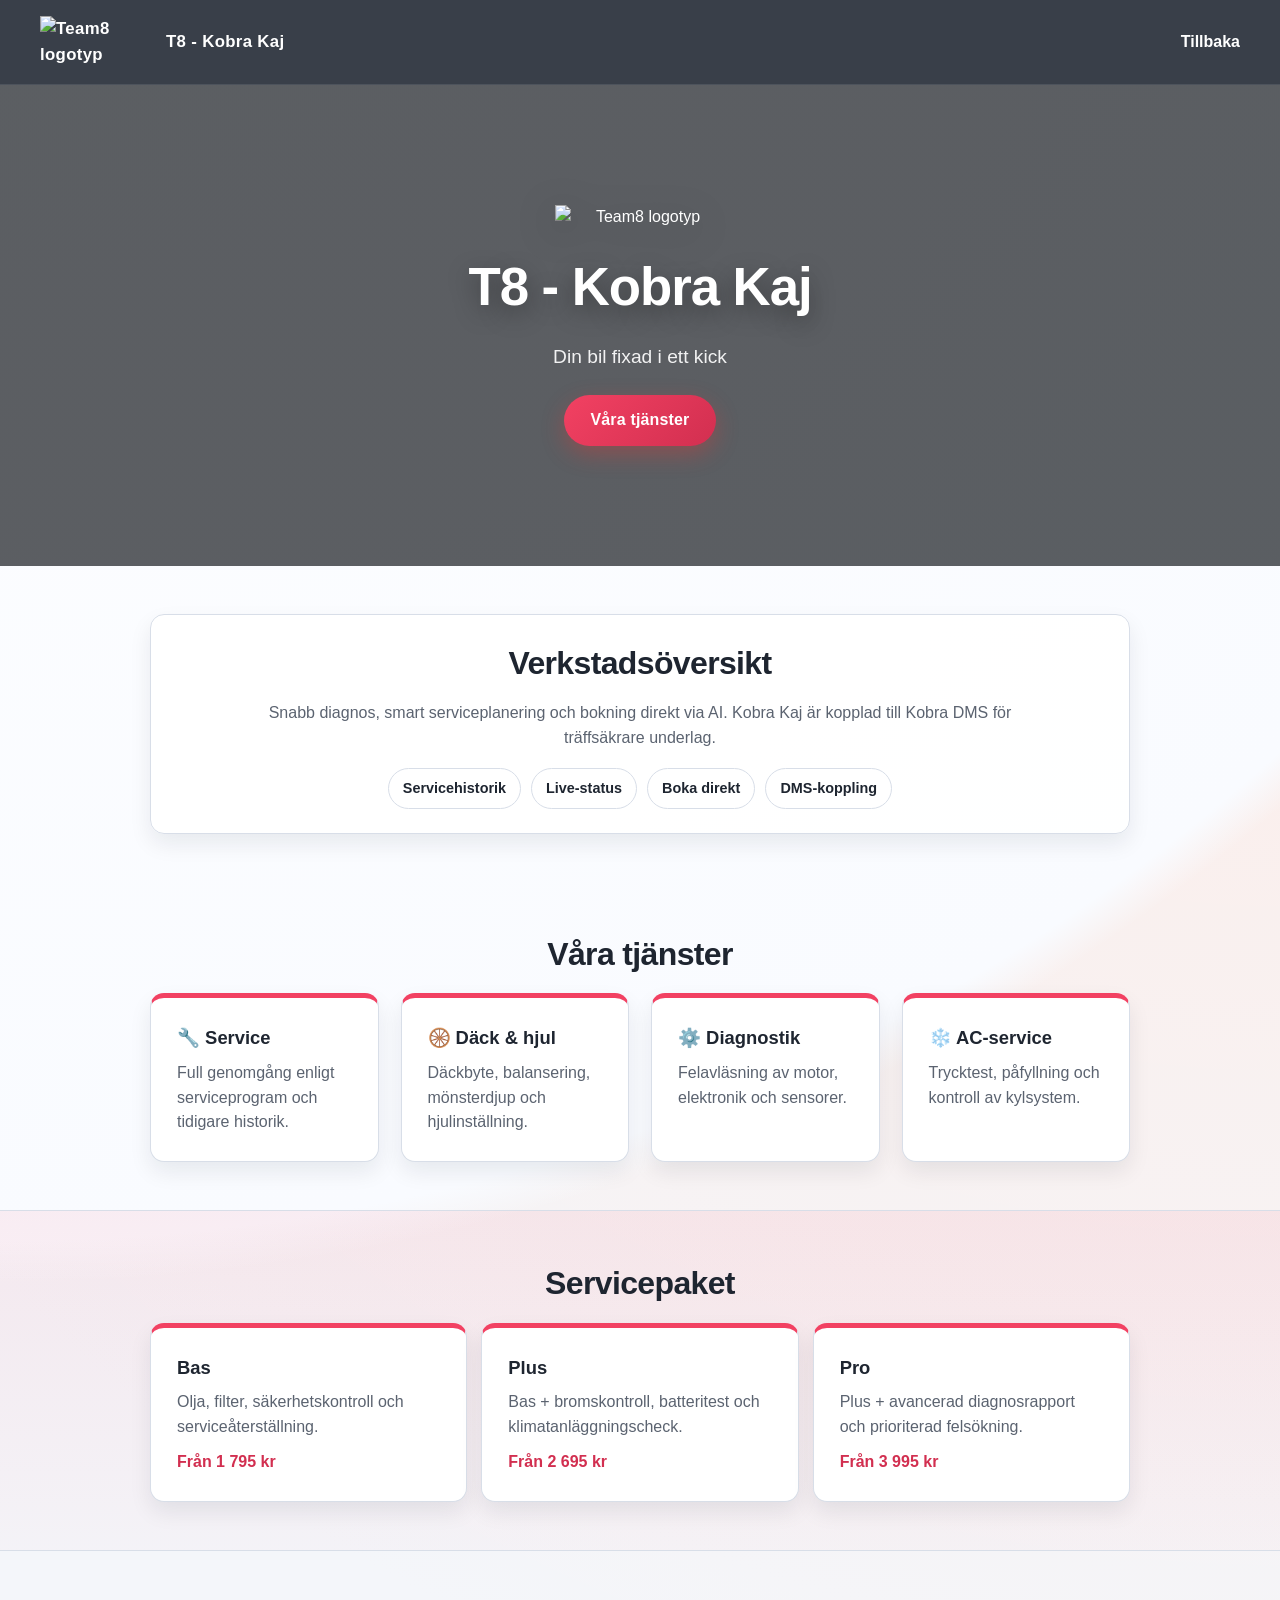
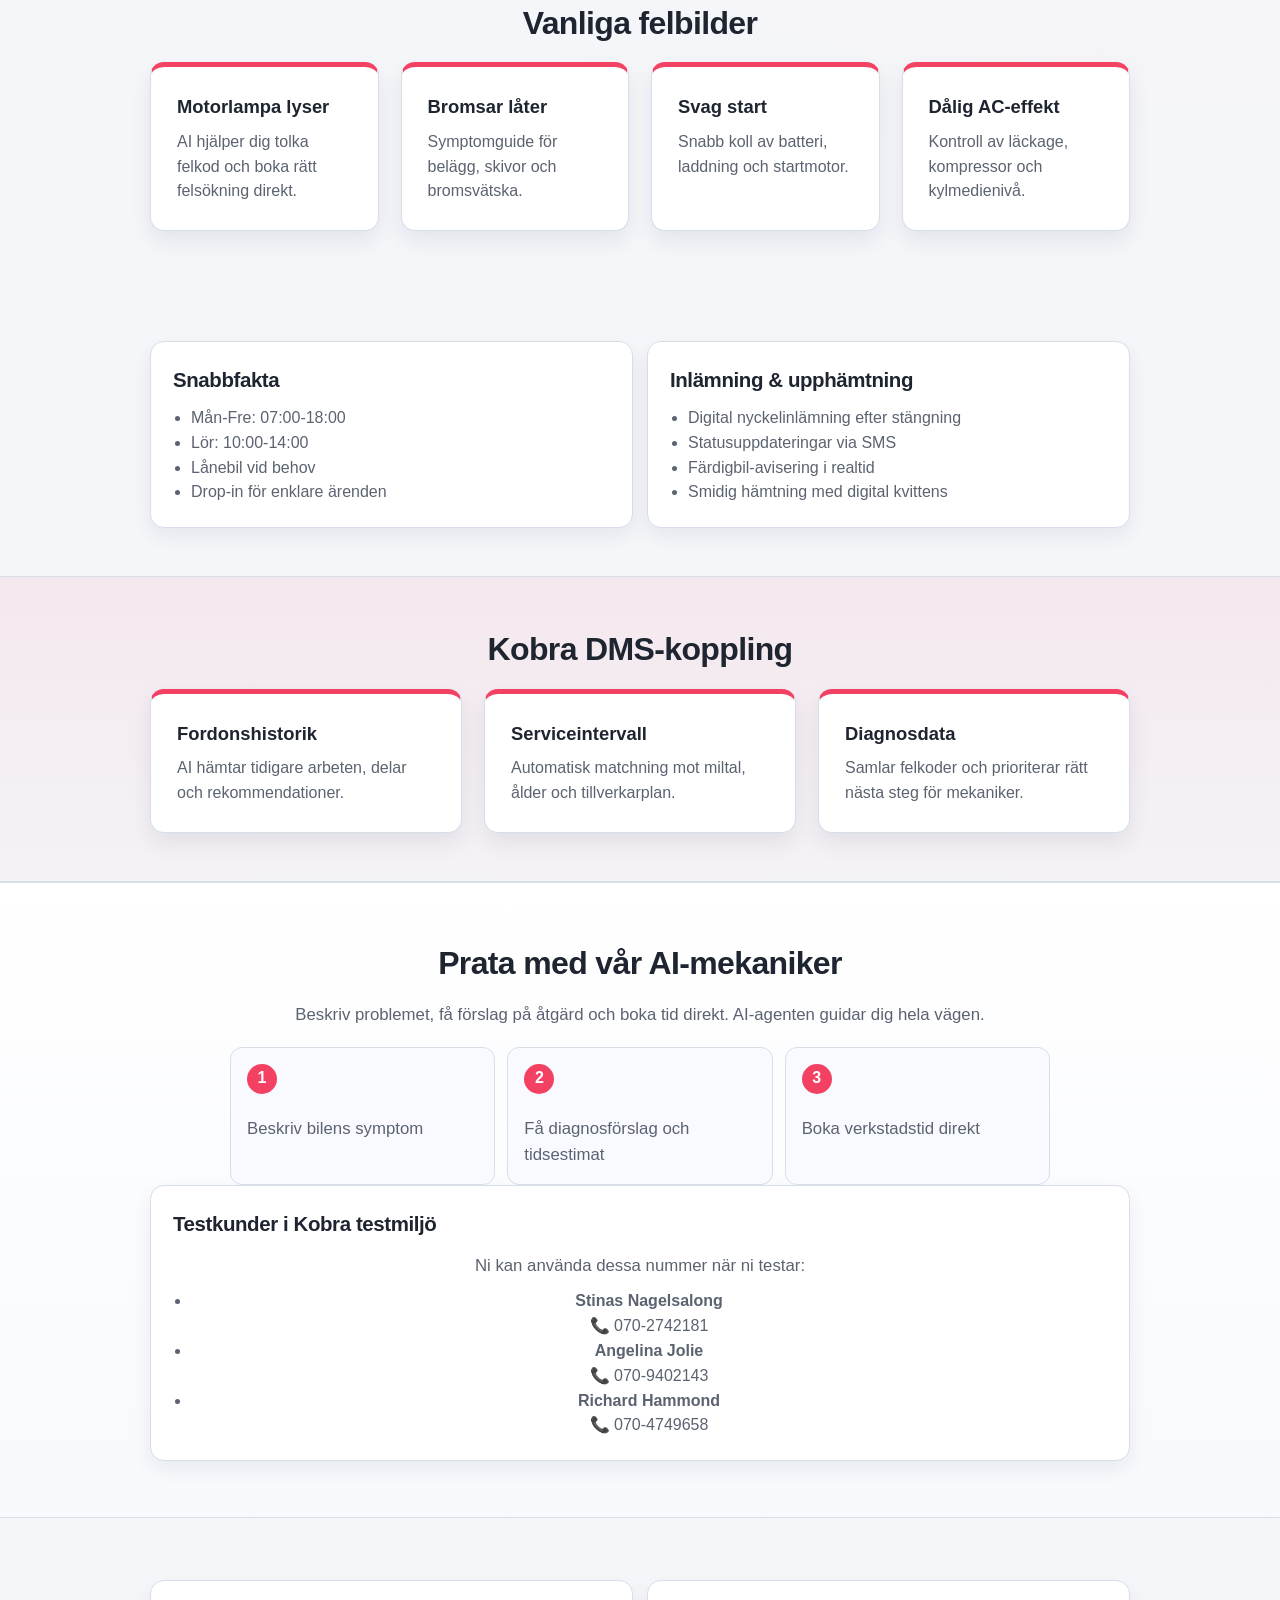
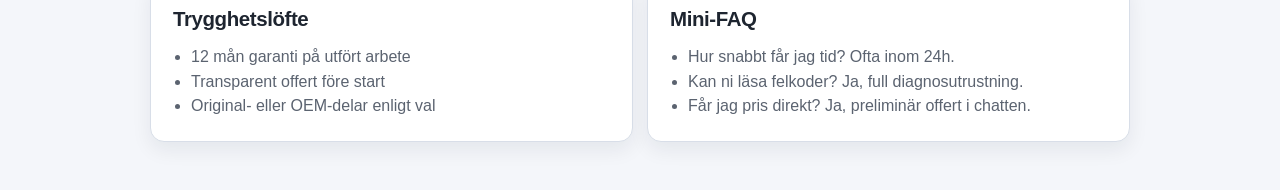
==== kobra.html @ 73562e0e "Add Kobra test-customer panel beside AI section (no reg numbers)" ====
<!DOCTYPE html>
<html lang="sv">
<head>
<meta charset="UTF-8">
<meta name="viewport" content="width=device-width, initial-scale=1">
<title>T8 - Kobra Kaj</title>
<link rel="stylesheet" href="style.css?v=20260309-1">
</head>

<body class="page-kobra">

<nav class="navbar">
<div class="logo logo-with-mark">
<img class="team8-logo" src="https://team8.se/wp-content/uploads/2020/02/logo_vit-1024x244.png" alt="Team8 logotyp">
<span>T8 - Kobra Kaj</span>
</div>

<div class="menu">
<a href="index.html">Tillbaka</a>
</div>
</nav>

<header class="hero-garage">

<img class="team8-logo hero-team8-logo" src="https://team8.se/wp-content/uploads/2020/02/logo_vit-1024x244.png" alt="Team8 logotyp">
<h1>T8 - Kobra Kaj</h1>
<p>Din bil fixad i ett kick</p>

<a class="cta" href="#services">Våra tjänster</a>

</header>

<section id="services" class="services">
<div class="section-shell compact">
<h2>Verkstadsöversikt</h2>
<p class="section-lead">Snabb diagnos, smart serviceplanering och bokning direkt via AI. Kobra Kaj är kopplad till Kobra DMS för träffsäkrare underlag.</p>
<div class="tag-row">
<span>Servicehistorik</span>
<span>Live-status</span>
<span>Boka direkt</span>
<span>DMS-koppling</span>
</div>
</div>
</section>

<section class="services kobra-section">
<div class="section-shell">
<h2>Våra tjänster</h2>
<div class="grid">
<div class="card">
<h3>🔧 Service</h3>
<p>Full genomgång enligt serviceprogram och tidigare historik.</p>
</div>
<div class="card">
<h3>🛞 Däck & hjul</h3>
<p>Däckbyte, balansering, mönsterdjup och hjulinställning.</p>
</div>
<div class="card">
<h3>⚙️ Diagnostik</h3>
<p>Felavläsning av motor, elektronik och sensorer.</p>
</div>
<div class="card">
<h3>❄️ AC-service</h3>
<p>Trycktest, påfyllning och kontroll av kylsystem.</p>
</div>
</div>
</div>
</section>

<section class="services kobra-section alt-surface">
<div class="section-shell">
<h2>Servicepaket</h2>
<div class="combo-grid">
<div class="card combo-card">
<h3>Bas</h3>
<p>Olja, filter, säkerhetskontroll och serviceåterställning.</p>
<strong>Från 1 795 kr</strong>
</div>
<div class="card combo-card">
<h3>Plus</h3>
<p>Bas + bromskontroll, batteritest och klimatanläggningscheck.</p>
<strong>Från 2 695 kr</strong>
</div>
<div class="card combo-card">
<h3>Pro</h3>
<p>Plus + avancerad diagnosrapport och prioriterad felsökning.</p>
<strong>Från 3 995 kr</strong>
</div>
</div>
</div>
</section>

<section class="services kobra-section">
<div class="section-shell">
<h2>Vanliga felbilder</h2>
<div class="grid">
<div class="card">
<h3>Motorlampa lyser</h3>
<p>AI hjälper dig tolka felkod och boka rätt felsökning direkt.</p>
</div>
<div class="card">
<h3>Bromsar låter</h3>
<p>Symptomguide för belägg, skivor och bromsvätska.</p>
</div>
<div class="card">
<h3>Svag start</h3>
<p>Snabb koll av batteri, laddning och startmotor.</p>
</div>
<div class="card">
<h3>Dålig AC-effekt</h3>
<p>Kontroll av läckage, kompressor och kylmedienivå.</p>
</div>
</div>
</div>
</section>

<section class="services kobra-section">
<div class="section-shell two-col-info">
<div class="info-panel">
<h2>Snabbfakta</h2>
<ul>
<li>Mån-Fre: 07:00-18:00</li>
<li>Lör: 10:00-14:00</li>
<li>Lånebil vid behov</li>
<li>Drop-in för enklare ärenden</li>
</ul>
</div>
<div class="info-panel">
<h2>Inlämning & upphämtning</h2>
<ul>
<li>Digital nyckelinlämning efter stängning</li>
<li>Statusuppdateringar via SMS</li>
<li>Färdigbil-avisering i realtid</li>
<li>Smidig hämtning med digital kvittens</li>
</ul>
</div>
</div>
</section>

<section class="services kobra-section alt-surface">
<div class="section-shell">
<h2>Kobra DMS-koppling</h2>
<div class="grid">
<div class="card">
<h3>Fordonshistorik</h3>
<p>AI hämtar tidigare arbeten, delar och rekommendationer.</p>
</div>
<div class="card">
<h3>Serviceintervall</h3>
<p>Automatisk matchning mot miltal, ålder och tillverkarplan.</p>
</div>
<div class="card">
<h3>Diagnosdata</h3>
<p>Samlar felkoder och prioriterar rätt nästa steg för mekaniker.</p>
</div>
</div>
</div>
</section>

<section class="info kobra-info">
<div class="section-shell kobra-chat-layout">
<div class="kobra-chat-copy">
<h2>Prata med vår AI-mekaniker</h2>
<p>Beskriv problemet, få förslag på åtgärd och boka tid direkt. AI-agenten guidar dig hela vägen.</p>
<div class="steps">
<div class="step-item"><span>1</span><p>Beskriv bilens symptom</p></div>
<div class="step-item"><span>2</span><p>Få diagnosförslag och tidsestimat</p></div>
<div class="step-item"><span>3</span><p>Boka verkstadstid direkt</p></div>
</div>
</div>
<aside class="info-panel kobra-test-customers">
<h2>Testkunder i Kobra testmiljö</h2>
<p>Ni kan använda dessa nummer när ni testar:</p>
<ul>
<li><strong>Stinas Nagelsalong</strong><br>📞 070-2742181</li>
<li><strong>Angelina Jolie</strong><br>📞 070-9402143</li>
<li><strong>Richard Hammond</strong><br>📞 070-4749658</li>
</ul>
</aside>
</div>
</section>

<section class="services kobra-section">
<div class="section-shell two-col-info">
<div class="info-panel">
<h2>Trygghetslöfte</h2>
<ul>
<li>12 mån garanti på utfört arbete</li>
<li>Transparent offert före start</li>
<li>Original- eller OEM-delar enligt val</li>
</ul>
</div>
<div class="info-panel">
<h2>Mini-FAQ</h2>
<ul>
<li>Hur snabbt får jag tid? Ofta inom 24h.</li>
<li>Kan ni läsa felkoder? Ja, full diagnosutrustning.</li>
<li>Får jag pris direkt? Ja, preliminär offert i chatten.</li>
</ul>
</div>
</div>
</section>

<script>
!function(e,t,n,c,i,a,d){e.m8comContactWidgetName=i,e[i]=e[i]||function(){(e[i].commandQueue=e[i].commandQueue||[]).push(arguments)},e[i].initTs=1*new Date,a=t.createElement(n),d=t.getElementsByTagName(n)[0],a.async=1,a.src=c,a.id=i,d.parentNode.insertBefore(a,d)}
(window,document,"script","https://m8com.app/webwidget/87822488-3d77-4013-9bde-01639ddb0f65","m8comContactWidget");

m8comContactWidget('init',{widgetId:'87822488-3d77-4013-9bde-01639ddb0f65'});
</script>

</body>
</html>
---- style.css ----
:root {
  --accent: #F24162;
  --accent-strong: #d22f50;
  --ink: #1e2530;
  --ink-soft: #5b6370;
  --surface: #f4f6fa;
  --card: #ffffff;
  --border: #d8dee8;
  --radius: 14px;
  --shadow: 0 14px 30px rgba(16, 24, 40, 0.11);
}

* {
  box-sizing: border-box;
}

html {
  scroll-behavior: smooth;
}

body {
  margin: 0;
  font-family: "Avenir Next", "Segoe UI", Arial, sans-serif;
  line-height: 1.55;
  background:
    radial-gradient(circle at 0% -20%, #ffffff 0%, #f9fbff 45%, transparent 46%),
    radial-gradient(circle at 100% 0%, #ffeae3 0%, transparent 50%),
    var(--surface);
  color: var(--ink);
}

h1,
h2,
h3,
p {
  margin: 0;
}

h1,
h2 {
  text-align: center;
  letter-spacing: -0.02em;
}

p {
  color: var(--ink-soft);
}

a {
  transition: all 0.2s ease;
}

.navbar {
  position: sticky;
  top: 0;
  z-index: 10;
  background: rgba(30, 37, 48, 0.88);
  color: #fff;
  padding: 16px 40px;
  display: flex;
  justify-content: space-between;
  align-items: center;
  backdrop-filter: blur(10px);
  border-bottom: 1px solid rgba(255, 255, 255, 0.1);
}

.logo {
  font-size: 1.05rem;
  font-weight: 700;
  letter-spacing: 0.02em;
}

.logo-with-mark {
  display: flex;
  align-items: center;
  gap: 10px;
}

.team8-logo {
  width: 116px;
  height: auto;
  display: block;
}

.hero-team8-logo {
  width: min(170px, 44vw);
  margin: 0 auto 16px;
  filter: drop-shadow(0 8px 18px rgba(0, 0, 0, 0.25));
}

.navbar a {
  color: #fff;
  text-decoration: none;
  margin-left: 18px;
  font-weight: 600;
}

.navbar a:hover {
  opacity: 0.85;
}

.hero-landing,
.hero-garage,
.hero-pizza {
  color: #fff;
  text-align: center;
  padding: 120px 20px;
}

.hero-landing {
  background:
    radial-gradient(circle at 25% 20%, rgba(255, 255, 255, 0.12), transparent 40%),
    linear-gradient(135deg, #111820, #2a3242 52%, #3a2c35);
}

.hero-garage {
  background:
    linear-gradient(rgba(8, 12, 17, 0.66), rgba(8, 12, 17, 0.66)),
    url("https://images.unsplash.com/photo-1503376780353-7e6692767b70");
  background-size: cover;
  background-position: center;
}

.hero-pizza {
  background:
    linear-gradient(rgba(22, 14, 10, 0.66), rgba(22, 14, 10, 0.66)),
    url("https://eurecaformedling.se/wp-content/uploads/2023/05/Pizza-kopia.jpg");
  background-size: cover;
  background-position: center;
}

.hero-landing h1,
.hero-garage h1,
.hero-pizza h1 {
  font-size: clamp(2rem, 6vw, 3.3rem);
  text-shadow: 0 8px 24px rgba(0, 0, 0, 0.35);
}

.hero-landing p,
.hero-garage p,
.hero-pizza p {
  margin-top: 14px;
  color: rgba(255, 255, 255, 0.92);
  font-size: clamp(1rem, 2.3vw, 1.2rem);
}

.cta {
  margin-top: 24px;
  display: inline-block;
  background: linear-gradient(135deg, var(--accent), var(--accent-strong));
  color: #fff;
  padding: 13px 26px;
  border-radius: 999px;
  text-decoration: none;
  font-weight: 700;
  letter-spacing: 0.01em;
  box-shadow: 0 8px 22px rgba(217, 58, 56, 0.38);
}

.cta:hover {
  transform: translateY(-1px);
  box-shadow: 0 10px 26px rgba(217, 58, 56, 0.48);
}

.cta:focus-visible,
.landing-card:focus-visible,
.navbar a:focus-visible {
  outline: 3px solid #ffd37a;
  outline-offset: 3px;
}

.landing-cards {
  max-width: 980px;
  margin: 0 auto;
  display: grid;
  grid-template-columns: repeat(2, minmax(240px, 1fr));
  gap: 28px;
  padding: 68px 20px 84px;
}

.landing-card {
  background: var(--card);
  padding: 34px;
  border-radius: var(--radius);
  text-decoration: none;
  color: var(--ink);
  box-shadow: var(--shadow);
  border: 1px solid var(--border);
  text-align: center;
}

.landing-card:hover {
  transform: translateY(-5px);
}

.landing-card h2 {
  font-size: 1.5rem;
}

.landing-card p {
  margin-top: 10px;
}

.landing-card .cta {
  margin-top: 18px;
}

.services {
  padding: 70px 20px;
}

.services h2,
.info h2 {
  font-size: clamp(1.55rem, 4vw, 2rem);
}

.grid {
  display: grid;
  grid-template-columns: repeat(auto-fit, minmax(220px, 1fr));
  gap: 22px;
  max-width: 980px;
  margin: 24px auto 0;
}

.card {
  background: var(--card);
  padding: 26px;
  border-radius: var(--radius);
  border: 1px solid var(--border);
  border-top: 5px solid var(--accent);
  box-shadow: 0 10px 22px rgba(16, 24, 40, 0.08);
}

.card h3 {
  font-size: 1.15rem;
}

.card p {
  margin-top: 8px;
}

.info {
  background: #fff;
  border-top: 1px solid var(--border);
  border-bottom: 1px solid var(--border);
  padding: 64px 20px;
  text-align: center;
}

.info p {
  max-width: 700px;
  margin: 14px auto 0;
  font-size: 1.05rem;
}

/* Hide original icon */
.page-pizza .rzhe4m svg {
  display: none;
}

/* Scoped pizza assistant icon */
.page-pizza .rzhe4m {
  position: relative;
  overflow: visible;
}

.page-pizza .rzhe4m::before {
  content: "";
  position: absolute;
  width: 18px;
  height: 8px;
  top: 3px;
  left: 50%;
  transform: translateX(-50%);
  border: 2px solid #2f3b52;
  border-bottom: none;
  border-radius: 12px 12px 0 0;
}

.page-pizza .rzhe4m::after {
  content: "🍕";
  font-size: 22px;
  display: flex;
  align-items: center;
  justify-content: center;
  width: 100%;
  height: 100%;
}

.section-shell {
  max-width: 980px;
  margin: 0 auto;
}

.section-shell.compact {
  text-align: center;
  background: rgba(255, 255, 255, 0.92);
  border: 1px solid var(--border);
  border-radius: var(--radius);
  padding: 24px 18px;
  box-shadow: 0 10px 22px rgba(16, 24, 40, 0.08);
}

.section-lead {
  max-width: 760px;
  margin: 12px auto 0;
}

.tag-row {
  margin-top: 18px;
  display: flex;
  flex-wrap: wrap;
  justify-content: center;
  gap: 10px;
}

.tag-row span {
  background: #fff;
  border: 1px solid var(--border);
  color: var(--ink);
  border-radius: 999px;
  padding: 8px 14px;
  font-size: 0.9rem;
  font-weight: 600;
}

.menu-section {
  padding-top: 8px;
}

.menu-categories {
  margin-top: 14px;
  display: grid;
  grid-template-columns: repeat(auto-fit, minmax(220px, 1fr));
  gap: 14px;
}

.menu-card {
  background: #fff;
  border: 1px solid var(--border);
  border-radius: var(--radius);
  padding: 20px;
  box-shadow: 0 8px 20px rgba(16, 24, 40, 0.07);
}

.menu-card h3 {
  font-size: 1.12rem;
}

.menu-card p {
  margin-top: 8px;
}

.menu-card strong {
  display: block;
  margin-top: 10px;
  color: var(--accent-strong);
}

.alt-surface {
  background: linear-gradient(180deg, rgba(242, 65, 98, 0.08), rgba(242, 65, 98, 0.02));
  border-top: 1px solid var(--border);
  border-bottom: 1px solid var(--border);
}

.combo-grid {
  margin-top: 14px;
  display: grid;
  grid-template-columns: repeat(auto-fit, minmax(240px, 1fr));
  gap: 14px;
}

.combo-card strong {
  display: inline-block;
  margin-top: 10px;
  color: var(--accent-strong);
}

.two-col-info {
  display: grid;
  grid-template-columns: repeat(2, minmax(260px, 1fr));
  gap: 14px;
}

.info-panel {
  background: #fff;
  border: 1px solid var(--border);
  border-radius: var(--radius);
  padding: 22px;
  box-shadow: 0 8px 20px rgba(16, 24, 40, 0.07);
}

.info-panel h2 {
  text-align: left;
  font-size: 1.28rem;
}

.info-panel ul {
  margin: 10px 0 0;
  padding-left: 18px;
  color: var(--ink-soft);
}

.steps {
  margin: 18px auto 0;
  max-width: 820px;
  display: grid;
  grid-template-columns: repeat(3, minmax(160px, 1fr));
  gap: 12px;
}

.page-pizza .services {
  padding: 46px 20px;
}

.page-pizza .info {
  padding: 54px 20px;
}

.page-kobra .services {
  padding: 48px 20px;
}

.page-kobra .info {
  padding: 56px 20px;
}

.kobra-section .grid,
.kobra-section .combo-grid,
.kobra-section .two-col-info {
  margin-top: 14px;
}

.kobra-info {
  background: linear-gradient(180deg, #ffffff 0%, #f7f9fd 100%);
}

.step-item {
  background: #f8faff;
  border: 1px solid var(--border);
  border-radius: 12px;
  padding: 16px;
  text-align: left;
}

.step-item span {
  display: inline-flex;
  align-items: center;
  justify-content: center;
  width: 30px;
  height: 30px;
  border-radius: 50%;
  background: var(--accent);
  color: #fff;
  font-weight: 700;
  margin-bottom: 8px;
}

@media (max-width: 900px) {
  .navbar {
    padding: 14px 20px;
  }

  .landing-cards {
    grid-template-columns: 1fr;
  }
}

@media (max-width: 640px) {
  .hero-landing,
  .hero-garage,
  .hero-pizza {
    padding: 100px 16px;
  }

  .two-col-info,
  .steps {
    grid-template-columns: 1fr;
  }

  .services,
  .info {
    padding: 52px 16px;
  }

  .logo-with-mark span {
    display: none;
  }

  .team8-logo {
    width: 94px;
  }

  .page-pizza .services,
  .page-pizza .info {
    padding: 36px 16px;
  }

  .page-kobra .services,
  .page-kobra .info {
    padding: 36px 16px;
  }

  .landing-card,
  .card {
    padding: 22px;
  }
}
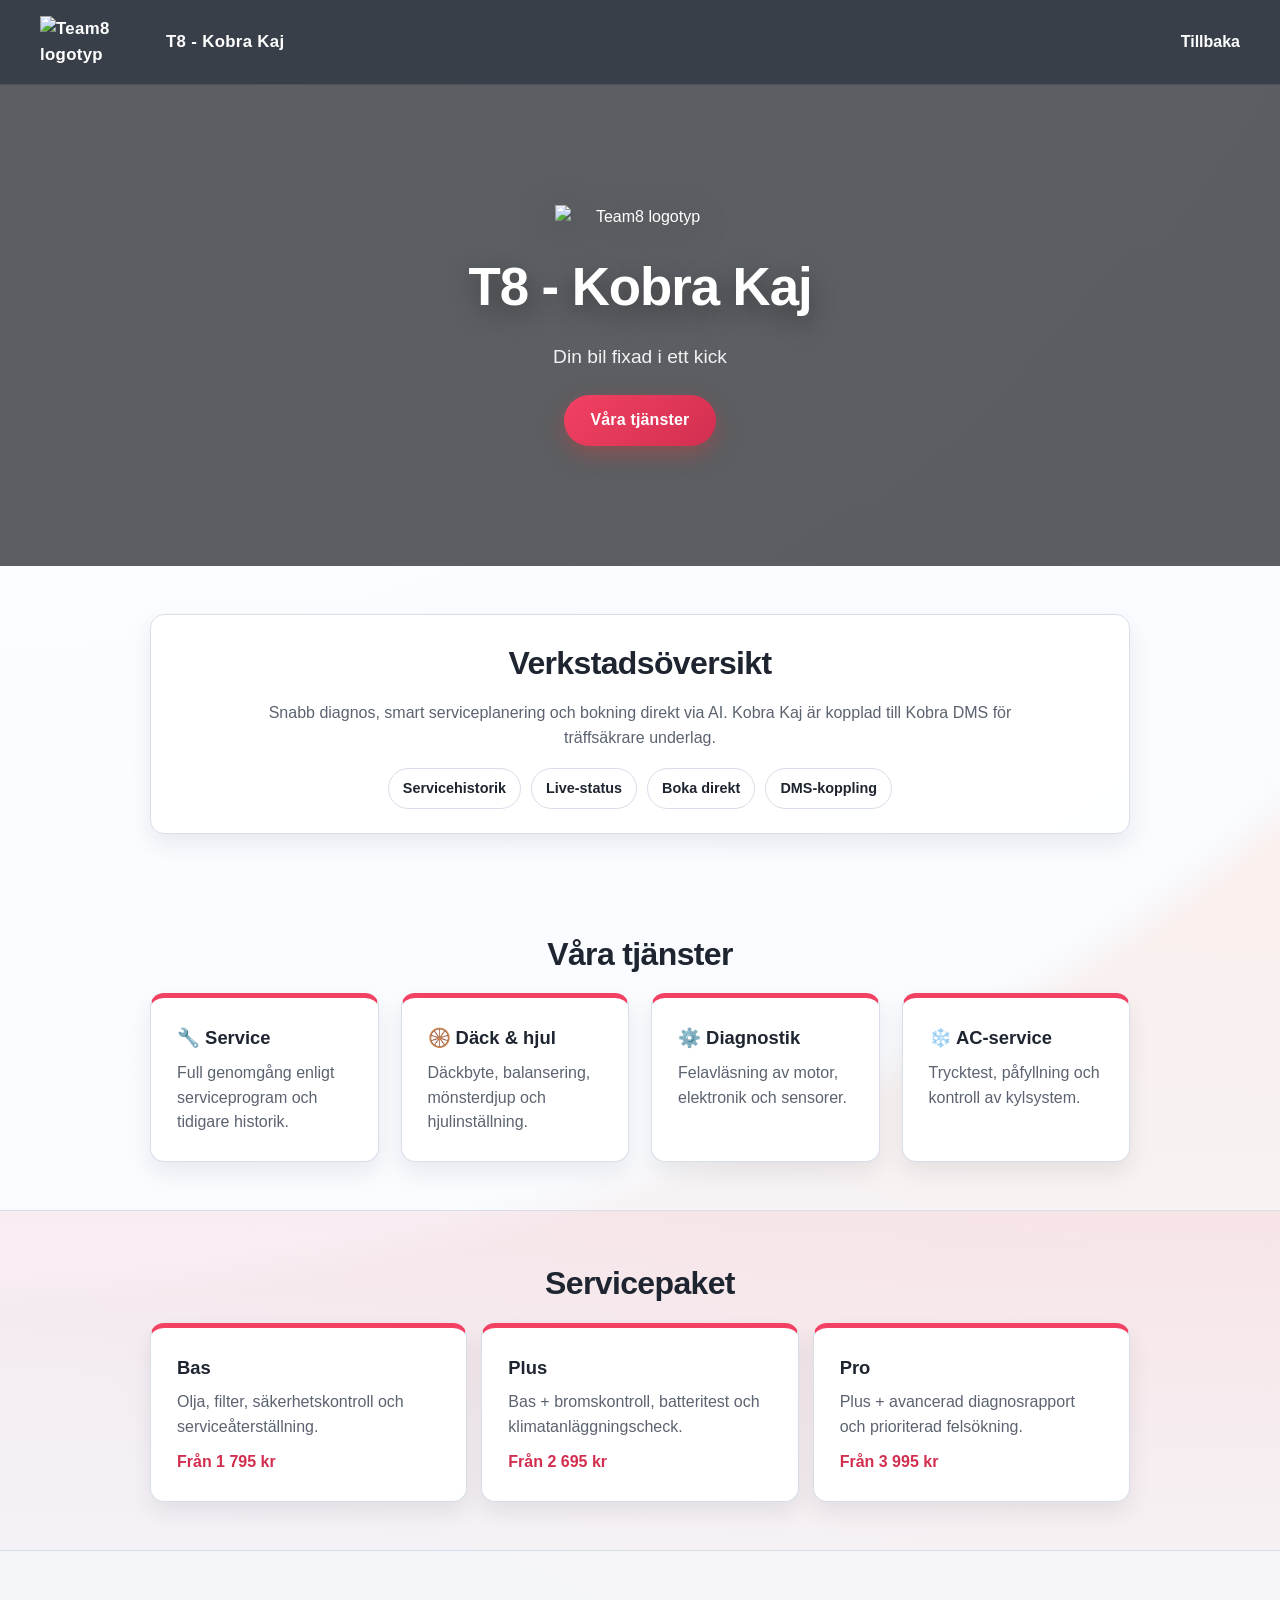
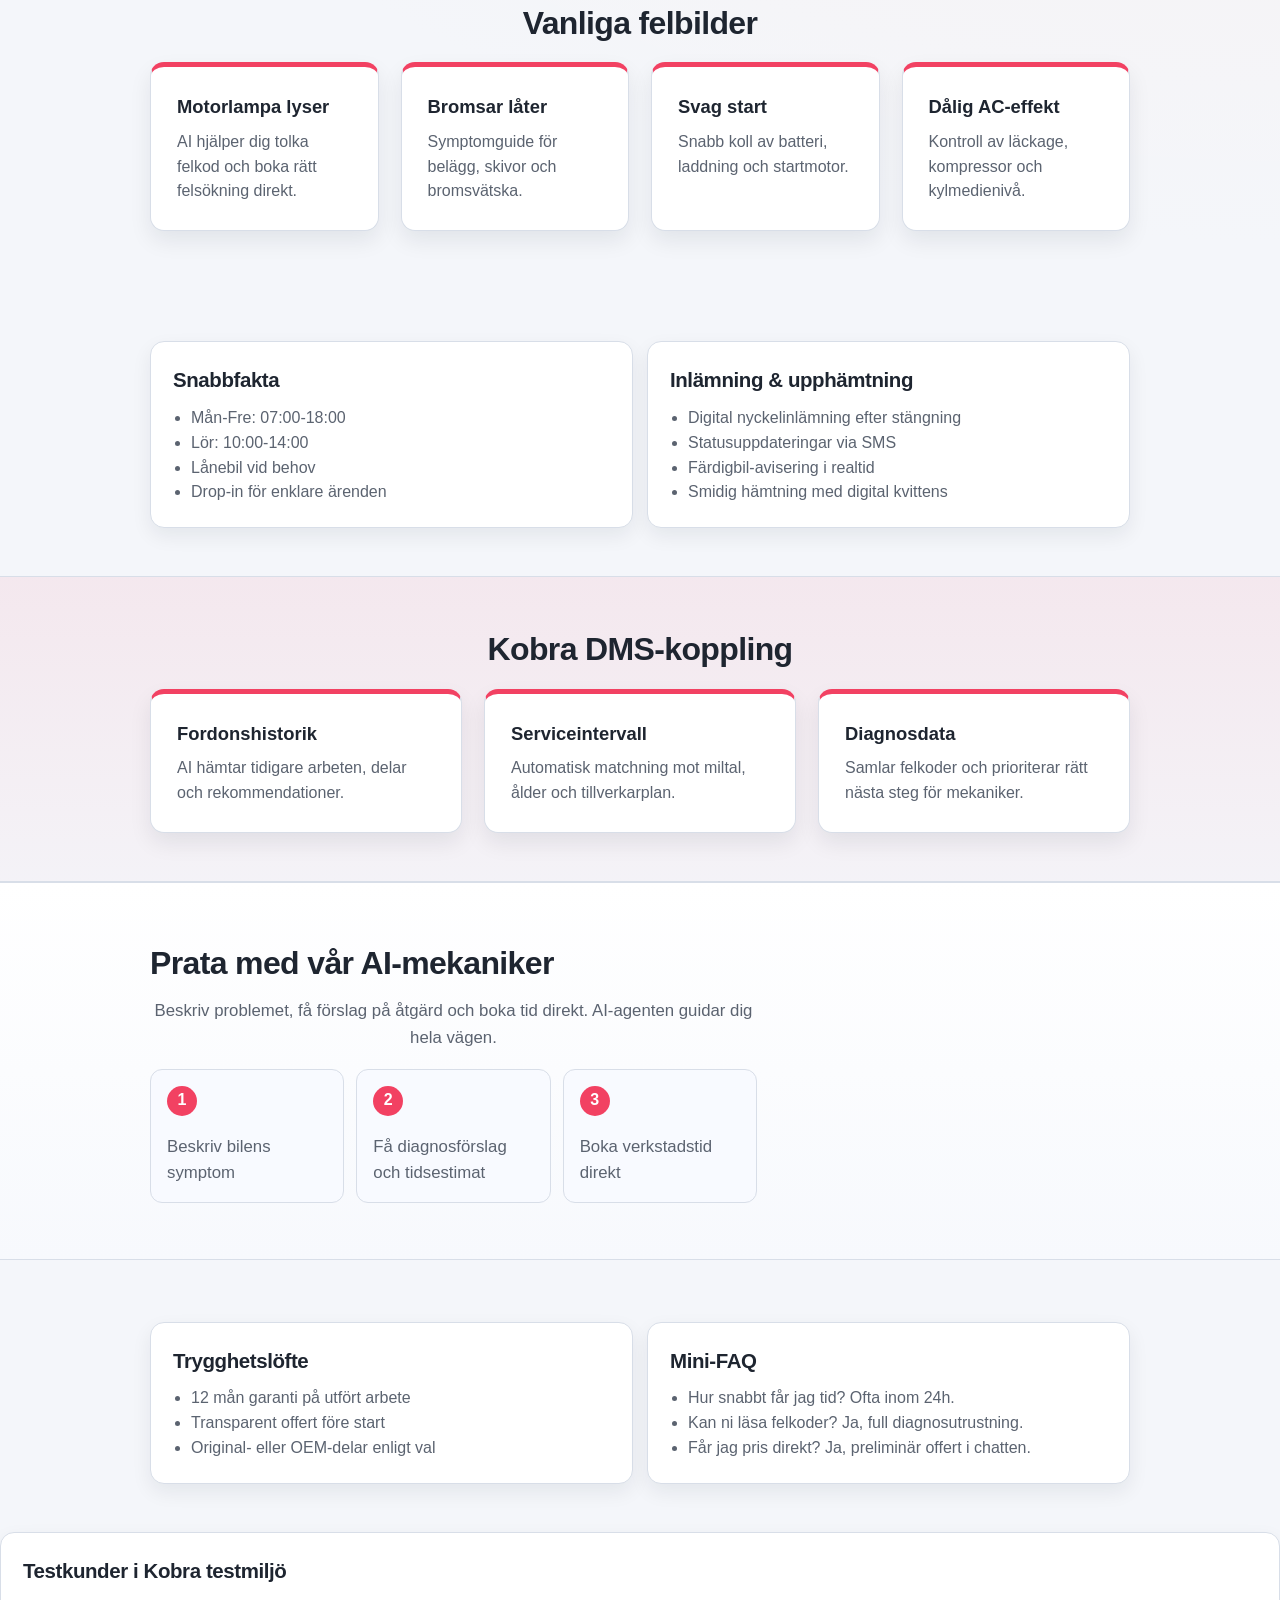
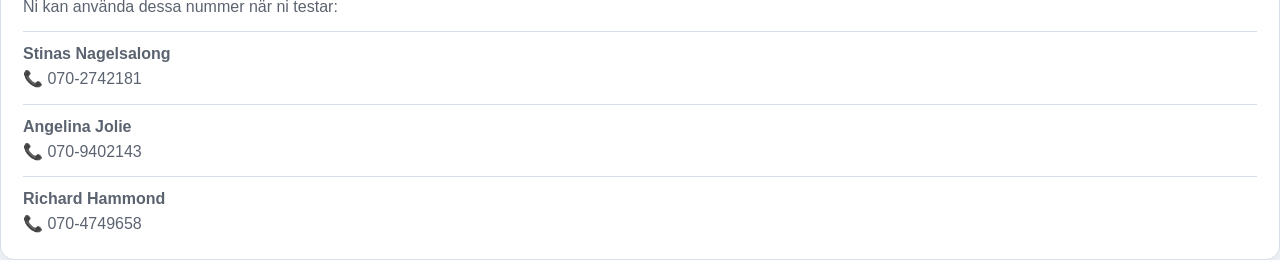
==== commit 9886b579: "Make Kobra test-customer panel floating beside chat widget" ====
--- a/kobra.html
+++ b/kobra.html
@@ -4,7 +4,7 @@
 <meta charset="UTF-8">
 <meta name="viewport" content="width=device-width, initial-scale=1">
 <title>T8 - Kobra Kaj</title>
-<link rel="stylesheet" href="style.css?v=20260309-1">
+<link rel="stylesheet" href="style.css?v=20260309-2">
 </head>
 
 <body class="page-kobra">
@@ -168,7 +168,31 @@
 <div class="step-item"><span>3</span><p>Boka verkstadstid direkt</p></div>
 </div>
 </div>
-<aside class="info-panel kobra-test-customers">
+</div>
+</section>
+
+<section class="services kobra-section">
+<div class="section-shell two-col-info">
+<div class="info-panel">
+<h2>Trygghetslöfte</h2>
+<ul>
+<li>12 mån garanti på utfört arbete</li>
+<li>Transparent offert före start</li>
+<li>Original- eller OEM-delar enligt val</li>
+</ul>
+</div>
+<div class="info-panel">
+<h2>Mini-FAQ</h2>
+<ul>
+<li>Hur snabbt får jag tid? Ofta inom 24h.</li>
+<li>Kan ni läsa felkoder? Ja, full diagnosutrustning.</li>
+<li>Får jag pris direkt? Ja, preliminär offert i chatten.</li>
+</ul>
+</div>
+</div>
+</section>
+
+<aside class="info-panel kobra-test-customers floating-test-customers" aria-label="Testkunder">
 <h2>Testkunder i Kobra testmiljö</h2>
 <p>Ni kan använda dessa nummer när ni testar:</p>
 <ul>
@@ -177,29 +201,6 @@
 <li><strong>Richard Hammond</strong><br>📞 070-4749658</li>
 </ul>
 </aside>
-</div>
-</section>
-
-<section class="services kobra-section">
-<div class="section-shell two-col-info">
-<div class="info-panel">
-<h2>Trygghetslöfte</h2>
-<ul>
-<li>12 mån garanti på utfört arbete</li>
-<li>Transparent offert före start</li>
-<li>Original- eller OEM-delar enligt val</li>
-</ul>
-</div>
-<div class="info-panel">
-<h2>Mini-FAQ</h2>
-<ul>
-<li>Hur snabbt får jag tid? Ofta inom 24h.</li>
-<li>Kan ni läsa felkoder? Ja, full diagnosutrustning.</li>
-<li>Får jag pris direkt? Ja, preliminär offert i chatten.</li>
-</ul>
-</div>
-</div>
-</section>
 
 <script>
 !function(e,t,n,c,i,a,d){e.m8comContactWidgetName=i,e[i]=e[i]||function(){(e[i].commandQueue=e[i].commandQueue||[]).push(arguments)},e[i].initTs=1*new Date,a=t.createElement(n),d=t.getElementsByTagName(n)[0],a.async=1,a.src=c,a.id=i,d.parentNode.insertBefore(a,d)}
--- a/style.css
+++ b/style.css
@@ -435,6 +435,46 @@
   background: linear-gradient(180deg, #ffffff 0%, #f7f9fd 100%);
 }
 
+.kobra-chat-layout {
+  display: grid;
+  grid-template-columns: 1.7fr 1fr;
+  gap: 16px;
+  align-items: start;
+}
+
+.kobra-chat-copy h2 {
+  text-align: left;
+}
+
+.kobra-chat-copy p {
+  margin-top: 10px;
+}
+
+.kobra-chat-copy .steps {
+  margin-left: 0;
+  margin-right: 0;
+  max-width: 100%;
+}
+
+.kobra-test-customers h2 {
+  text-align: left;
+}
+
+.kobra-test-customers p {
+  margin-top: 8px;
+}
+
+.kobra-test-customers ul {
+  list-style: none;
+  padding-left: 0;
+}
+
+.kobra-test-customers li {
+  margin-top: 12px;
+  padding-top: 10px;
+  border-top: 1px solid var(--border);
+}
+
 .step-item {
   background: #f8faff;
   border: 1px solid var(--border);
@@ -464,6 +504,10 @@
   .landing-cards {
     grid-template-columns: 1fr;
   }
+
+  .kobra-chat-layout {
+    grid-template-columns: 1fr;
+  }
 }
 
 @media (max-width: 640px) {
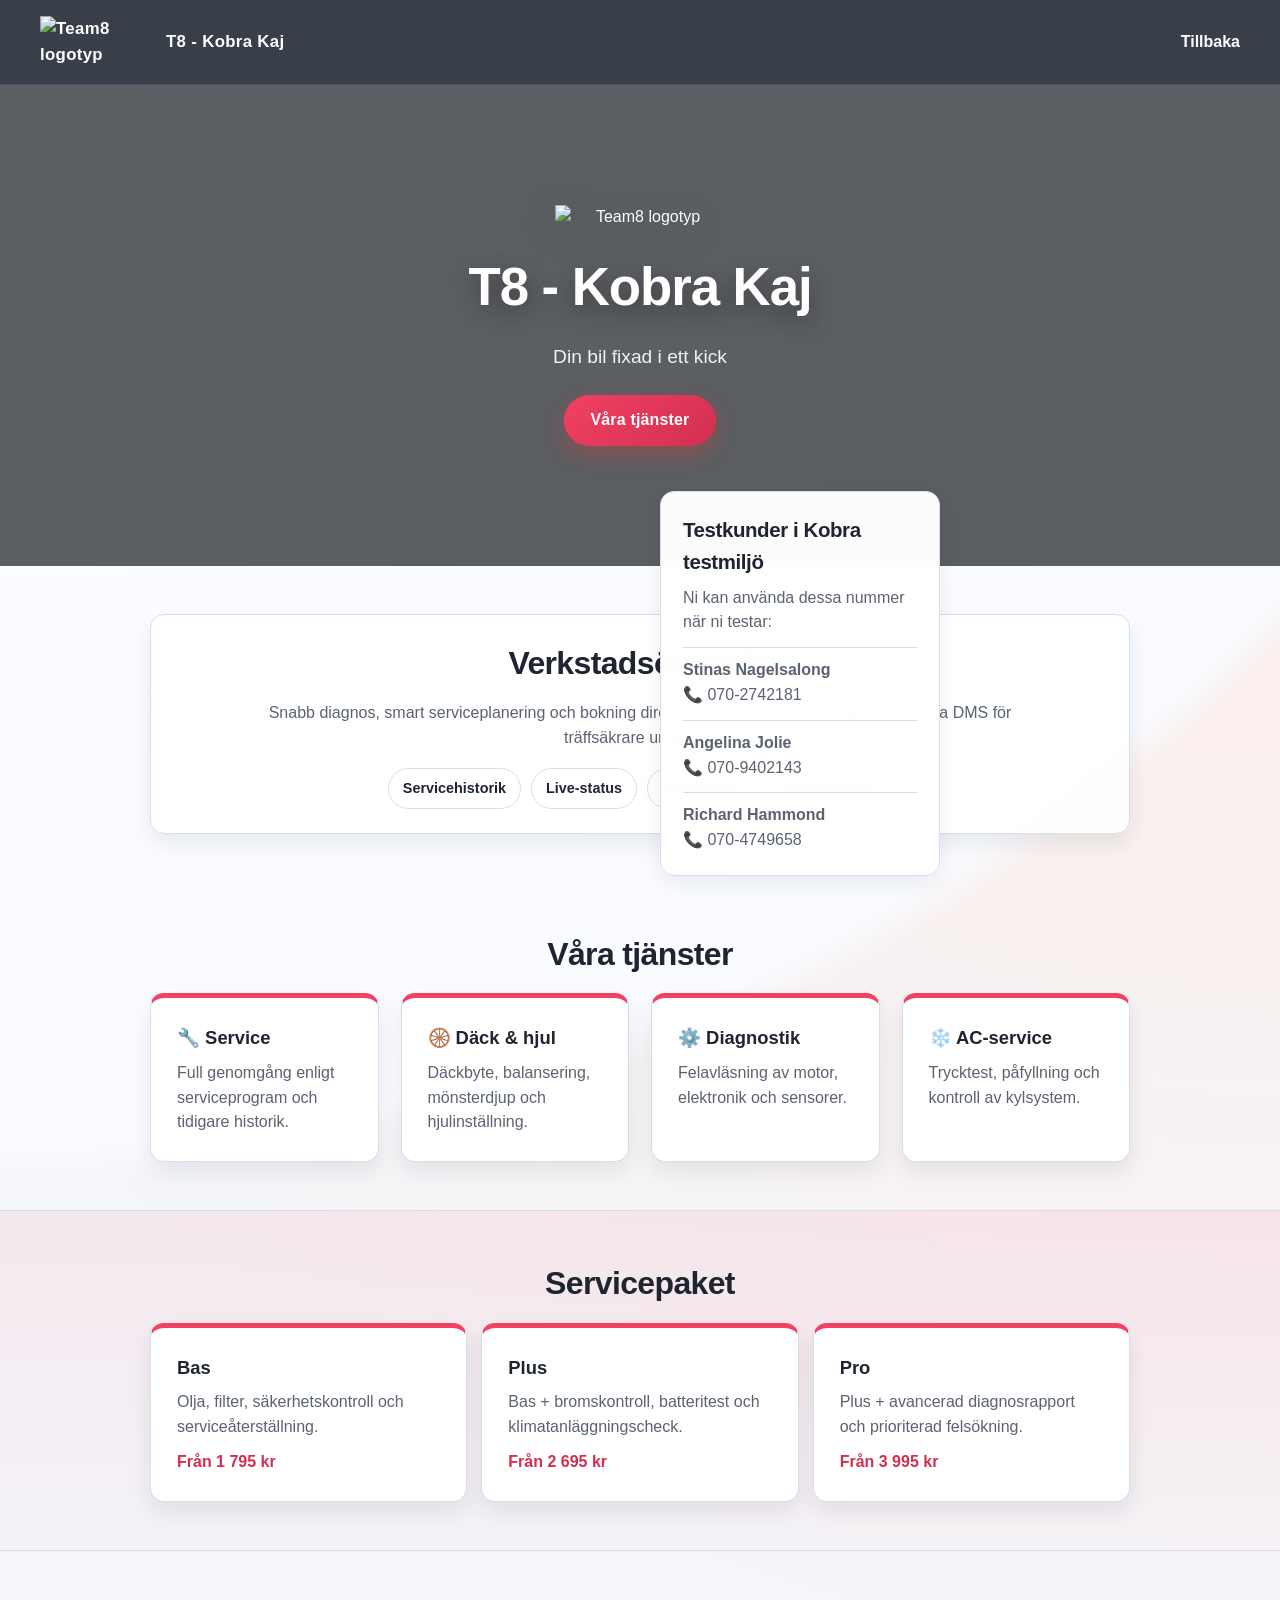
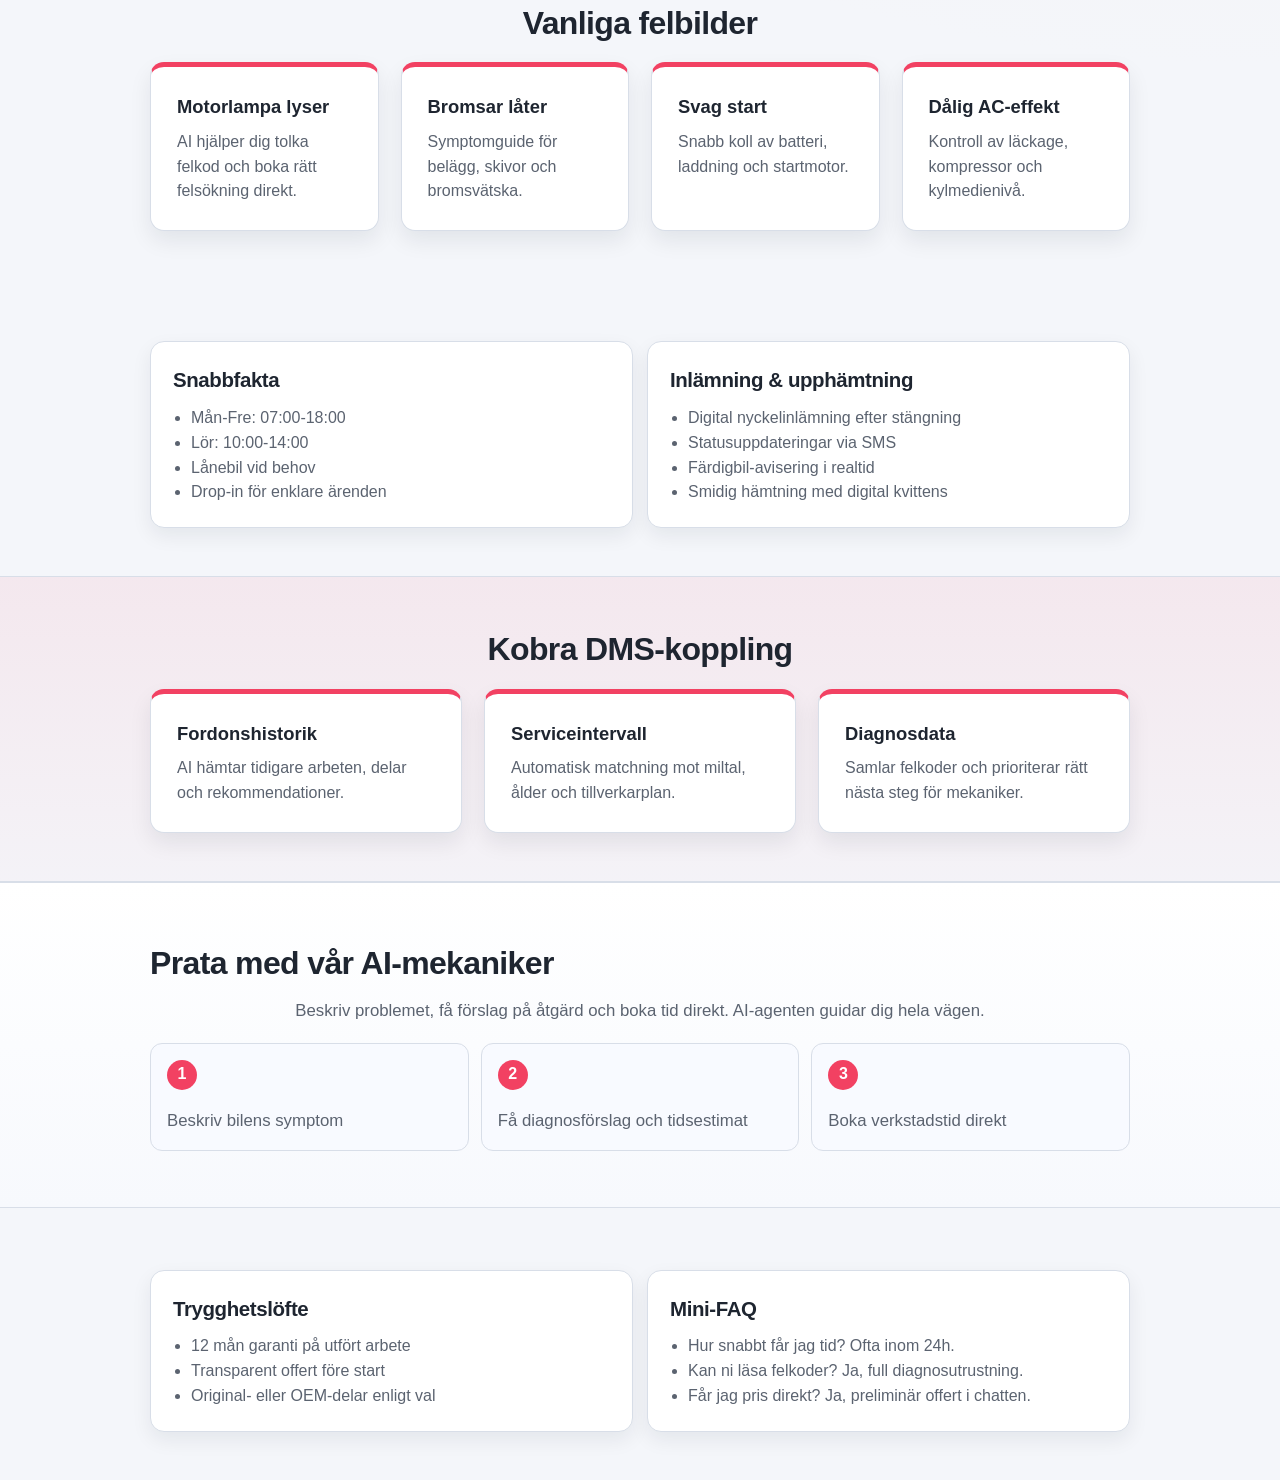
==== commit 1b0638d1: "Auto-shift floating Kobra test panel left when chat expands" ====
--- a/kobra.html
+++ b/kobra.html
@@ -4,7 +4,7 @@
 <meta charset="UTF-8">
 <meta name="viewport" content="width=device-width, initial-scale=1">
 <title>T8 - Kobra Kaj</title>
-<link rel="stylesheet" href="style.css?v=20260309-2">
+<link rel="stylesheet" href="style.css?v=20260309-3">
 </head>
 
 <body class="page-kobra">
@@ -207,6 +207,65 @@
 (window,document,"script","https://m8com.app/webwidget/87822488-3d77-4013-9bde-01639ddb0f65","m8comContactWidget");
 
 m8comContactWidget('init',{widgetId:'87822488-3d77-4013-9bde-01639ddb0f65'});
+
+// Keep the floating test-customer panel clear of the chat widget when it expands.
+(function () {
+  var minOffset = 340;
+  var gap = 24;
+  var root = document.documentElement;
+
+  function updateFloatingOffset() {
+    var vw = window.innerWidth;
+    var vh = window.innerHeight;
+    var maxChatOffset = 0;
+    var nodes = document.querySelectorAll('iframe, [style*="position: fixed"], [style*="position:fixed"]');
+
+    for (var i = 0; i < nodes.length; i += 1) {
+      var node = nodes[i];
+      if (node.classList && node.classList.contains('floating-test-customers')) {
+        continue;
+      }
+
+      var rect = node.getBoundingClientRect();
+      if (rect.width < 40 || rect.height < 40) {
+        continue;
+      }
+
+      var style = window.getComputedStyle(node);
+      if (style.position !== 'fixed') {
+        continue;
+      }
+
+      // Focus only on bottom-right floating UI (where the chat widget lives).
+      if (rect.right < vw - 8 || rect.bottom < vh - 8) {
+        continue;
+      }
+
+      var z = parseInt(style.zIndex || '0', 10);
+      if (!Number.isFinite(z) || z < 10) {
+        continue;
+      }
+
+      var offsetFromRight = vw - rect.left;
+      if (offsetFromRight > maxChatOffset) {
+        maxChatOffset = offsetFromRight;
+      }
+    }
+
+    var applied = Math.max(minOffset, Math.round(maxChatOffset + gap));
+    root.style.setProperty('--kobra-float-right', applied + 'px');
+  }
+
+  var observer = new MutationObserver(function () {
+    window.requestAnimationFrame(updateFloatingOffset);
+  });
+
+  observer.observe(document.body, { childList: true, subtree: true, attributes: true, attributeFilter: ['class', 'style'] });
+  window.addEventListener('resize', updateFloatingOffset);
+  window.setInterval(updateFloatingOffset, 700);
+  window.setTimeout(updateFloatingOffset, 300);
+  updateFloatingOffset();
+})();
 </script>
 
 </body>
--- a/style.css
+++ b/style.css
@@ -437,8 +437,8 @@
 
 .kobra-chat-layout {
   display: grid;
-  grid-template-columns: 1.7fr 1fr;
-  gap: 16px;
+  grid-template-columns: 1fr;
+  gap: 0;
   align-items: start;
 }
 
@@ -473,6 +473,16 @@
   margin-top: 12px;
   padding-top: 10px;
   border-top: 1px solid var(--border);
+}
+
+.floating-test-customers {
+  position: fixed;
+  right: 340px;
+  bottom: 24px;
+  width: 280px;
+  z-index: 20;
+  background: rgba(255, 255, 255, 0.98);
+  backdrop-filter: blur(4px);
 }
 
 .step-item {
@@ -508,6 +518,10 @@
   .kobra-chat-layout {
     grid-template-columns: 1fr;
   }
+
+  .floating-test-customers {
+    display: none;
+  }
 }
 
 @media (max-width: 640px) {
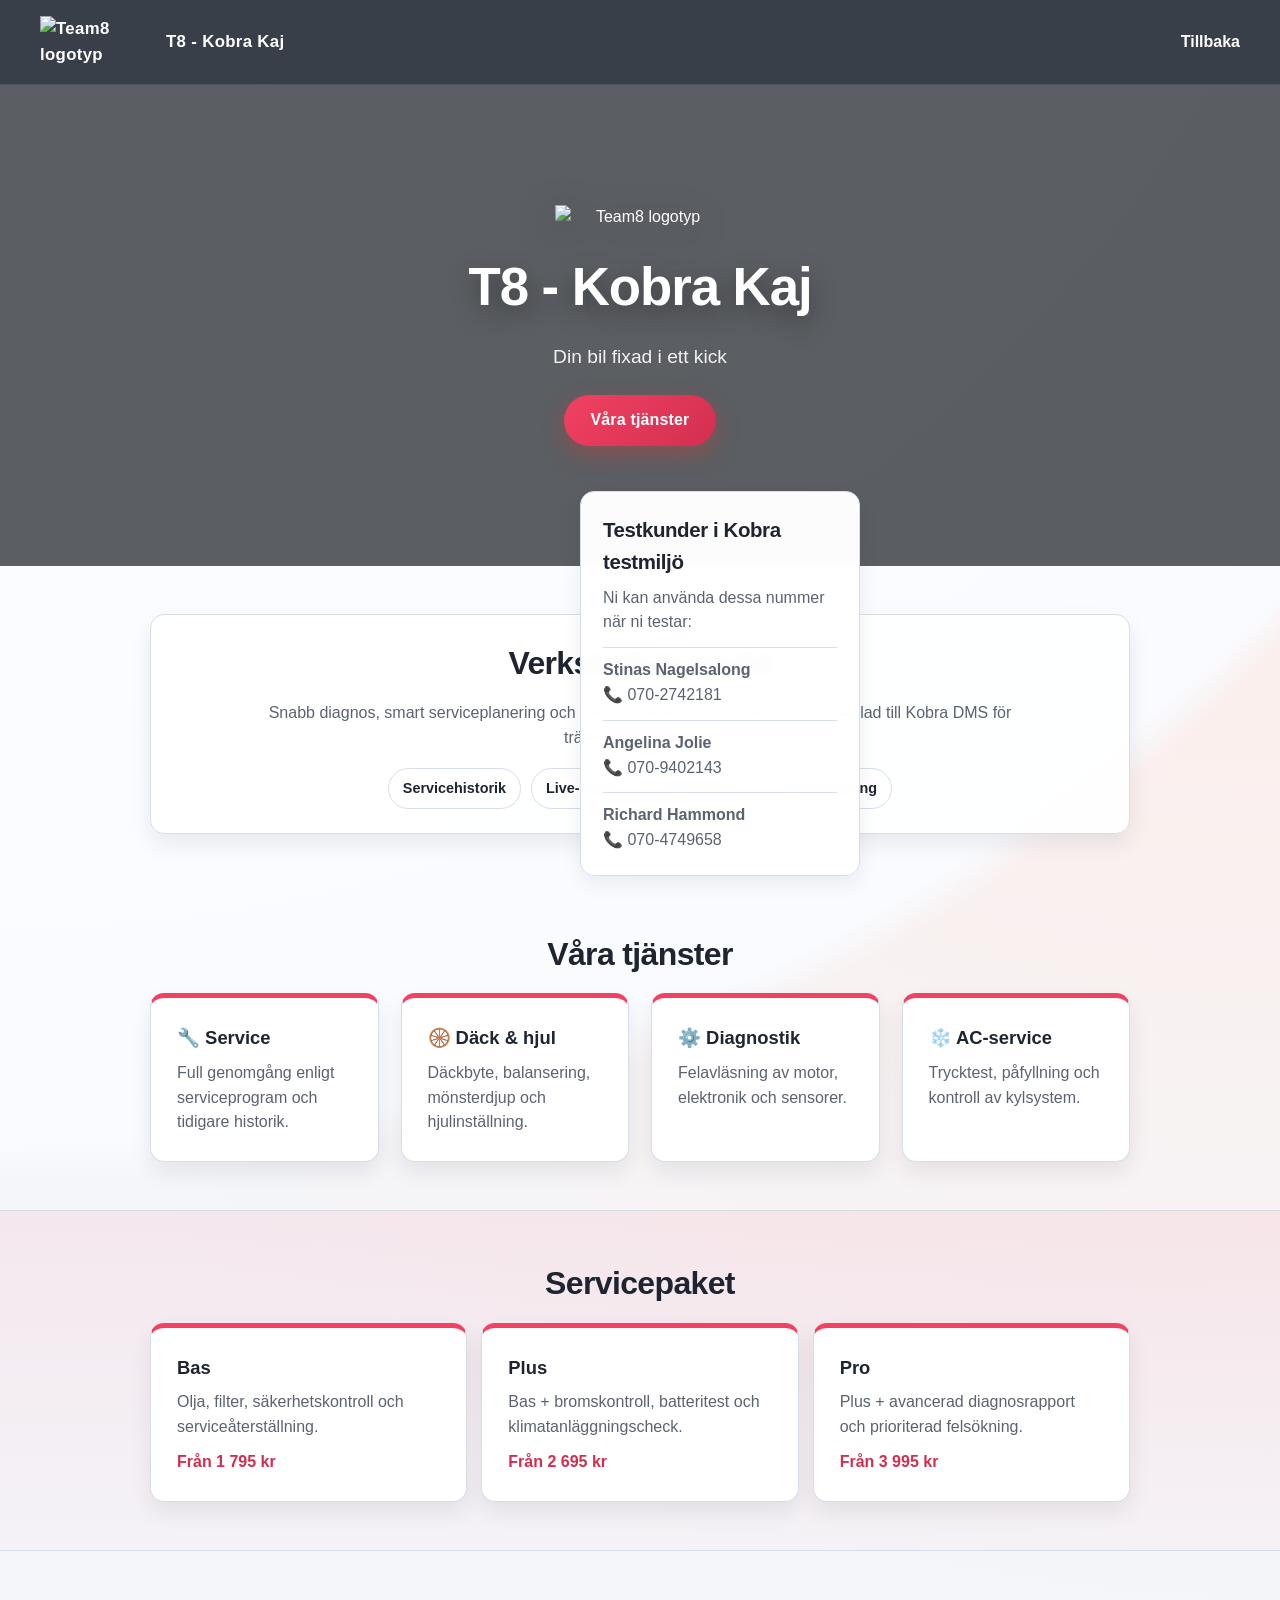
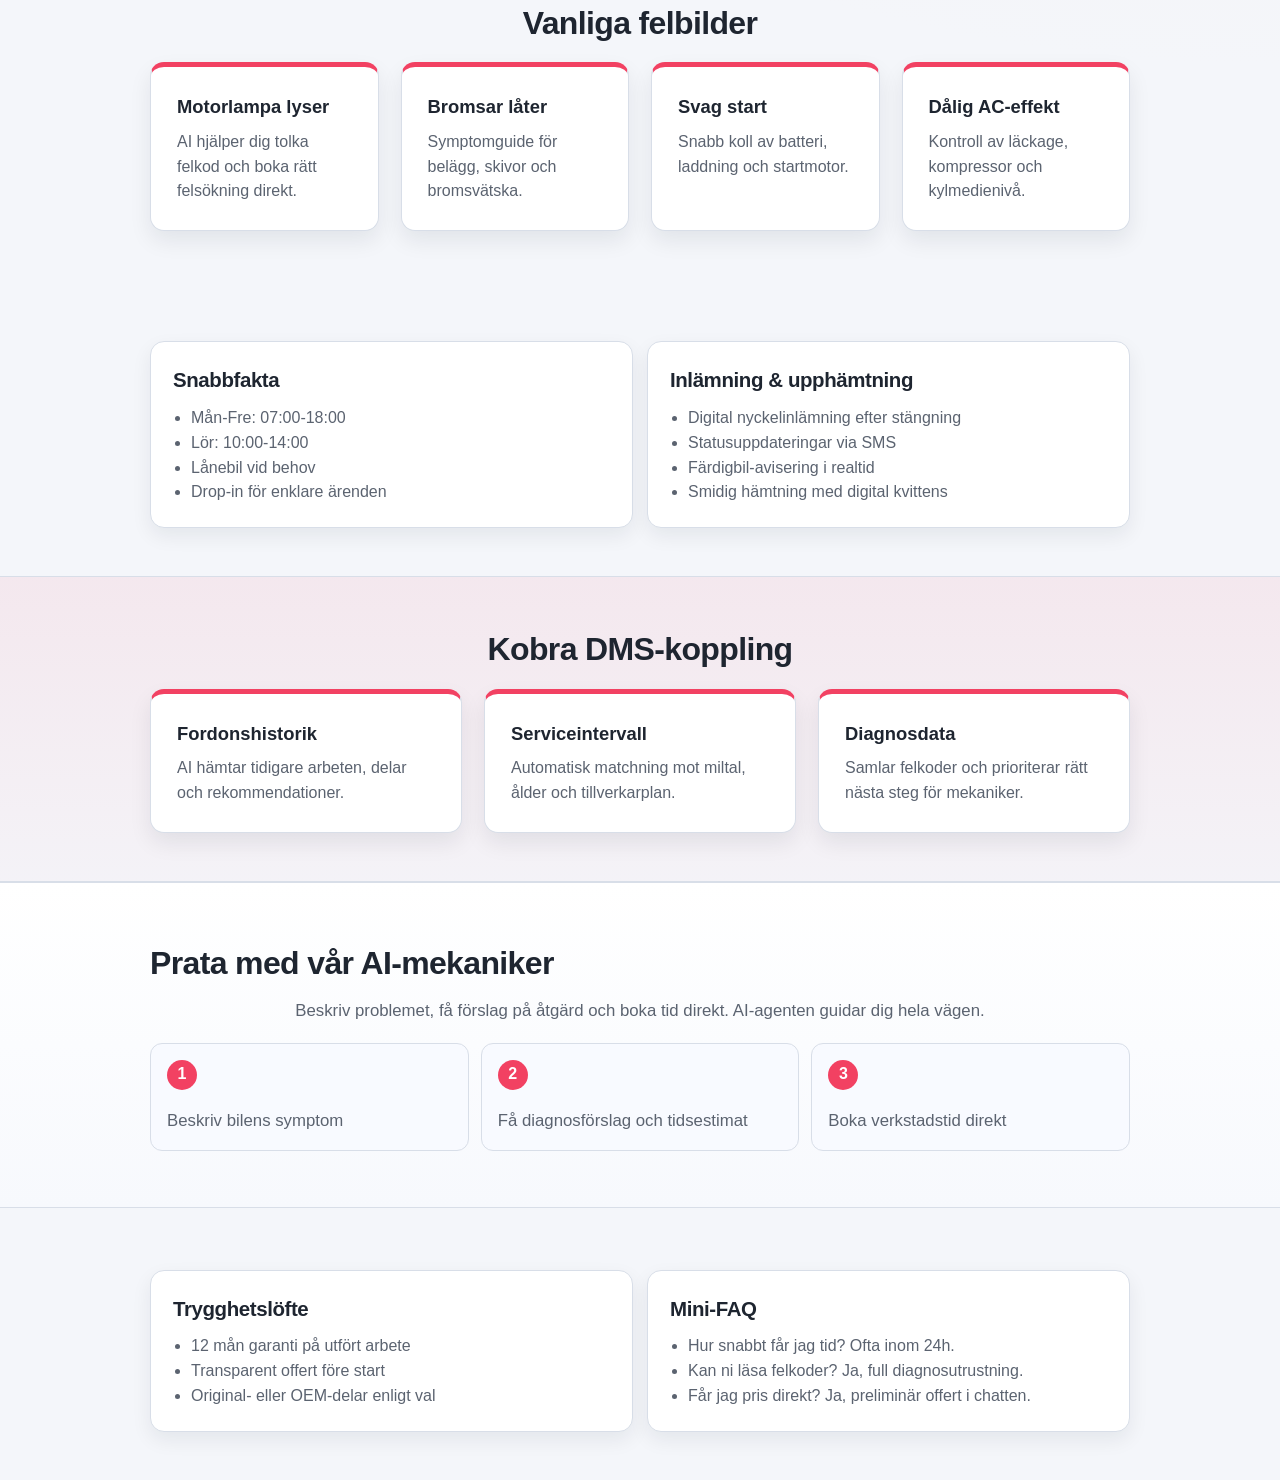
==== commit 75caec02: "Increase panel offset and harden chat-overlap detection for floating test panel" ====
--- a/kobra.html
+++ b/kobra.html
@@ -4,7 +4,7 @@
 <meta charset="UTF-8">
 <meta name="viewport" content="width=device-width, initial-scale=1">
 <title>T8 - Kobra Kaj</title>
-<link rel="stylesheet" href="style.css?v=20260309-3">
+<link rel="stylesheet" href="style.css?v=20260309-4">
 </head>
 
 <body class="page-kobra">
@@ -210,15 +210,15 @@
 
 // Keep the floating test-customer panel clear of the chat widget when it expands.
 (function () {
-  var minOffset = 340;
-  var gap = 24;
+  var minOffset = 420;
+  var gap = 28;
   var root = document.documentElement;
 
   function updateFloatingOffset() {
     var vw = window.innerWidth;
     var vh = window.innerHeight;
     var maxChatOffset = 0;
-    var nodes = document.querySelectorAll('iframe, [style*="position: fixed"], [style*="position:fixed"]');
+    var nodes = document.querySelectorAll('iframe, *');
 
     for (var i = 0; i < nodes.length; i += 1) {
       var node = nodes[i];
@@ -227,22 +227,23 @@
       }
 
       var rect = node.getBoundingClientRect();
-      if (rect.width < 40 || rect.height < 40) {
+      if (rect.width < 48 || rect.height < 48) {
         continue;
       }
 
       var style = window.getComputedStyle(node);
-      if (style.position !== 'fixed') {
-        continue;
-      }
-
-      // Focus only on bottom-right floating UI (where the chat widget lives).
-      if (rect.right < vw - 8 || rect.bottom < vh - 8) {
+      var isFloating = style.position === 'fixed' || style.position === 'absolute' || node.tagName === 'IFRAME';
+      if (!isFloating) {
+        continue;
+      }
+
+      // Focus on lower-right UI region where the chat widget launcher/panel lives.
+      if (rect.left < vw * 0.58 || rect.top < vh * 0.42) {
         continue;
       }
 
       var z = parseInt(style.zIndex || '0', 10);
-      if (!Number.isFinite(z) || z < 10) {
+      if (Number.isFinite(z) && z < 1) {
         continue;
       }
 
--- a/style.css
+++ b/style.css
@@ -477,12 +477,13 @@
 
 .floating-test-customers {
   position: fixed;
-  right: 340px;
+  right: var(--kobra-float-right, 340px);
   bottom: 24px;
   width: 280px;
   z-index: 20;
   background: rgba(255, 255, 255, 0.98);
   backdrop-filter: blur(4px);
+  transition: right 220ms ease;
 }
 
 .step-item {
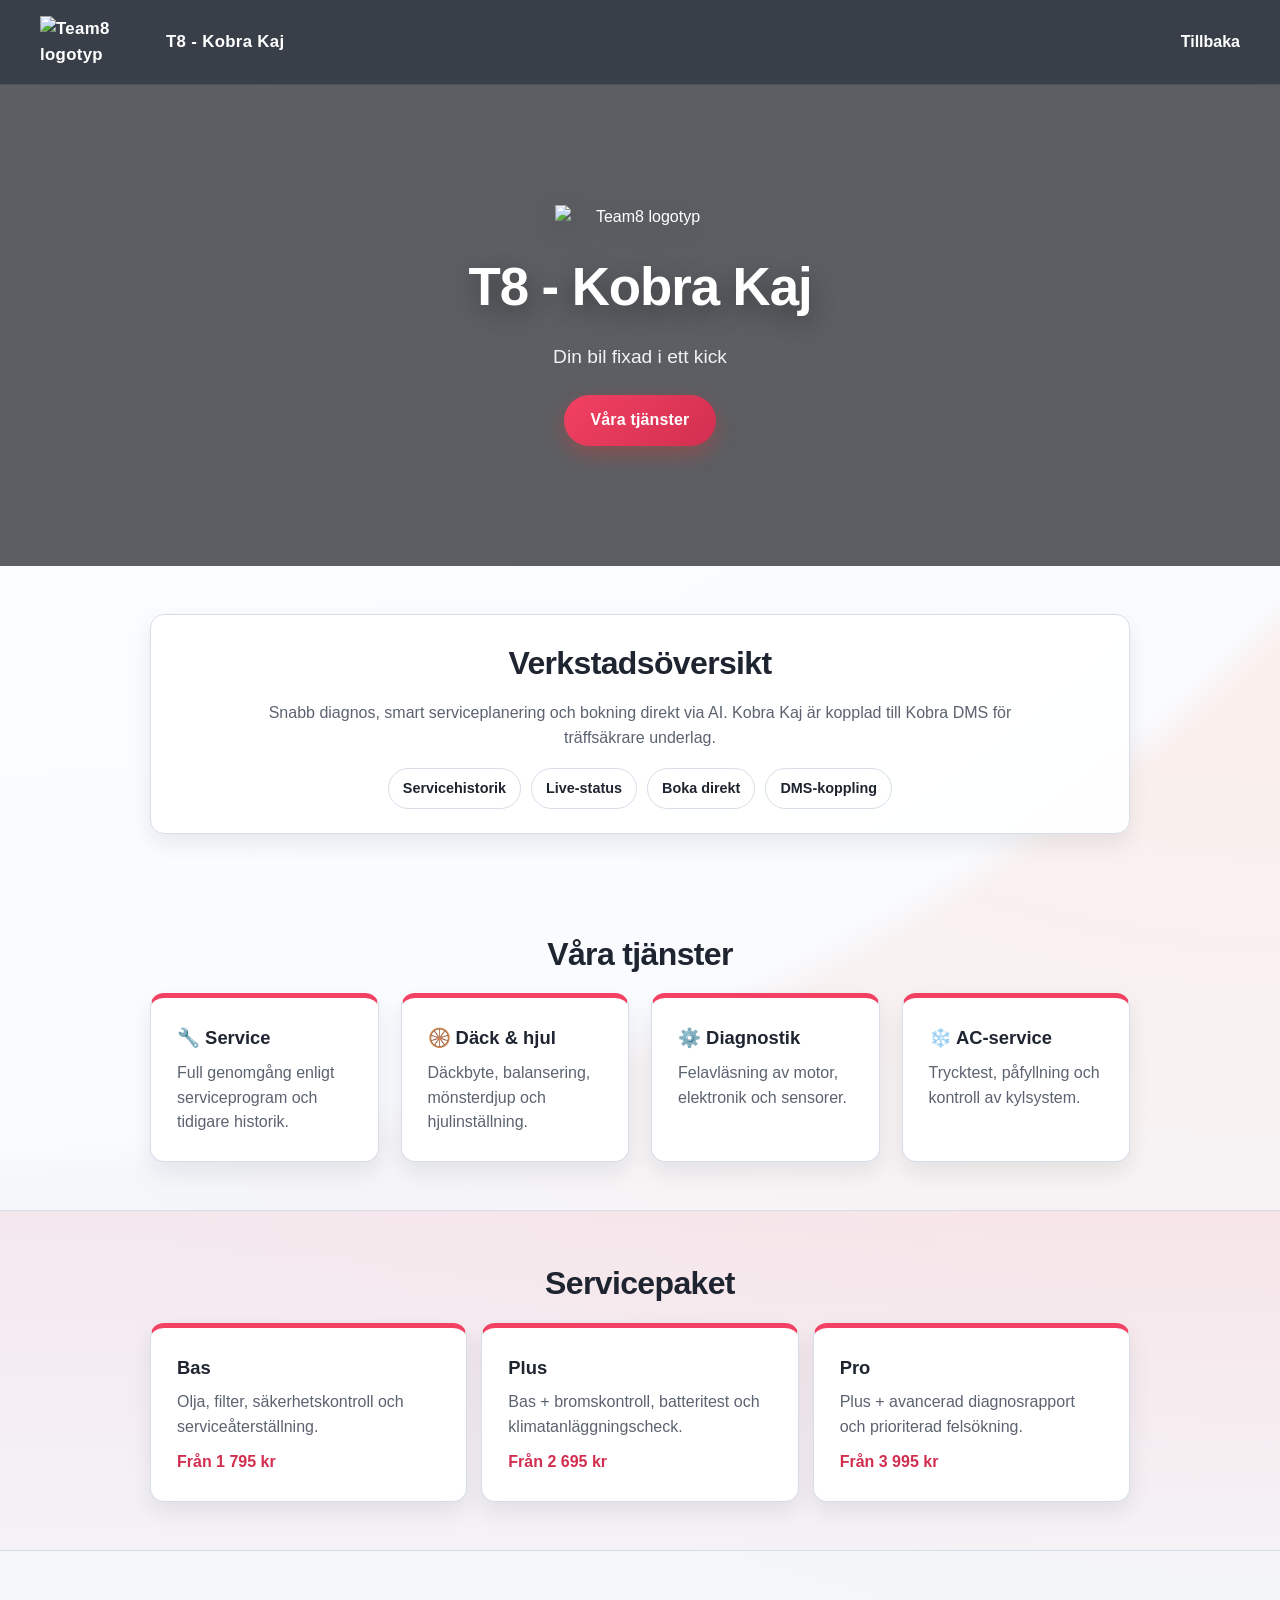
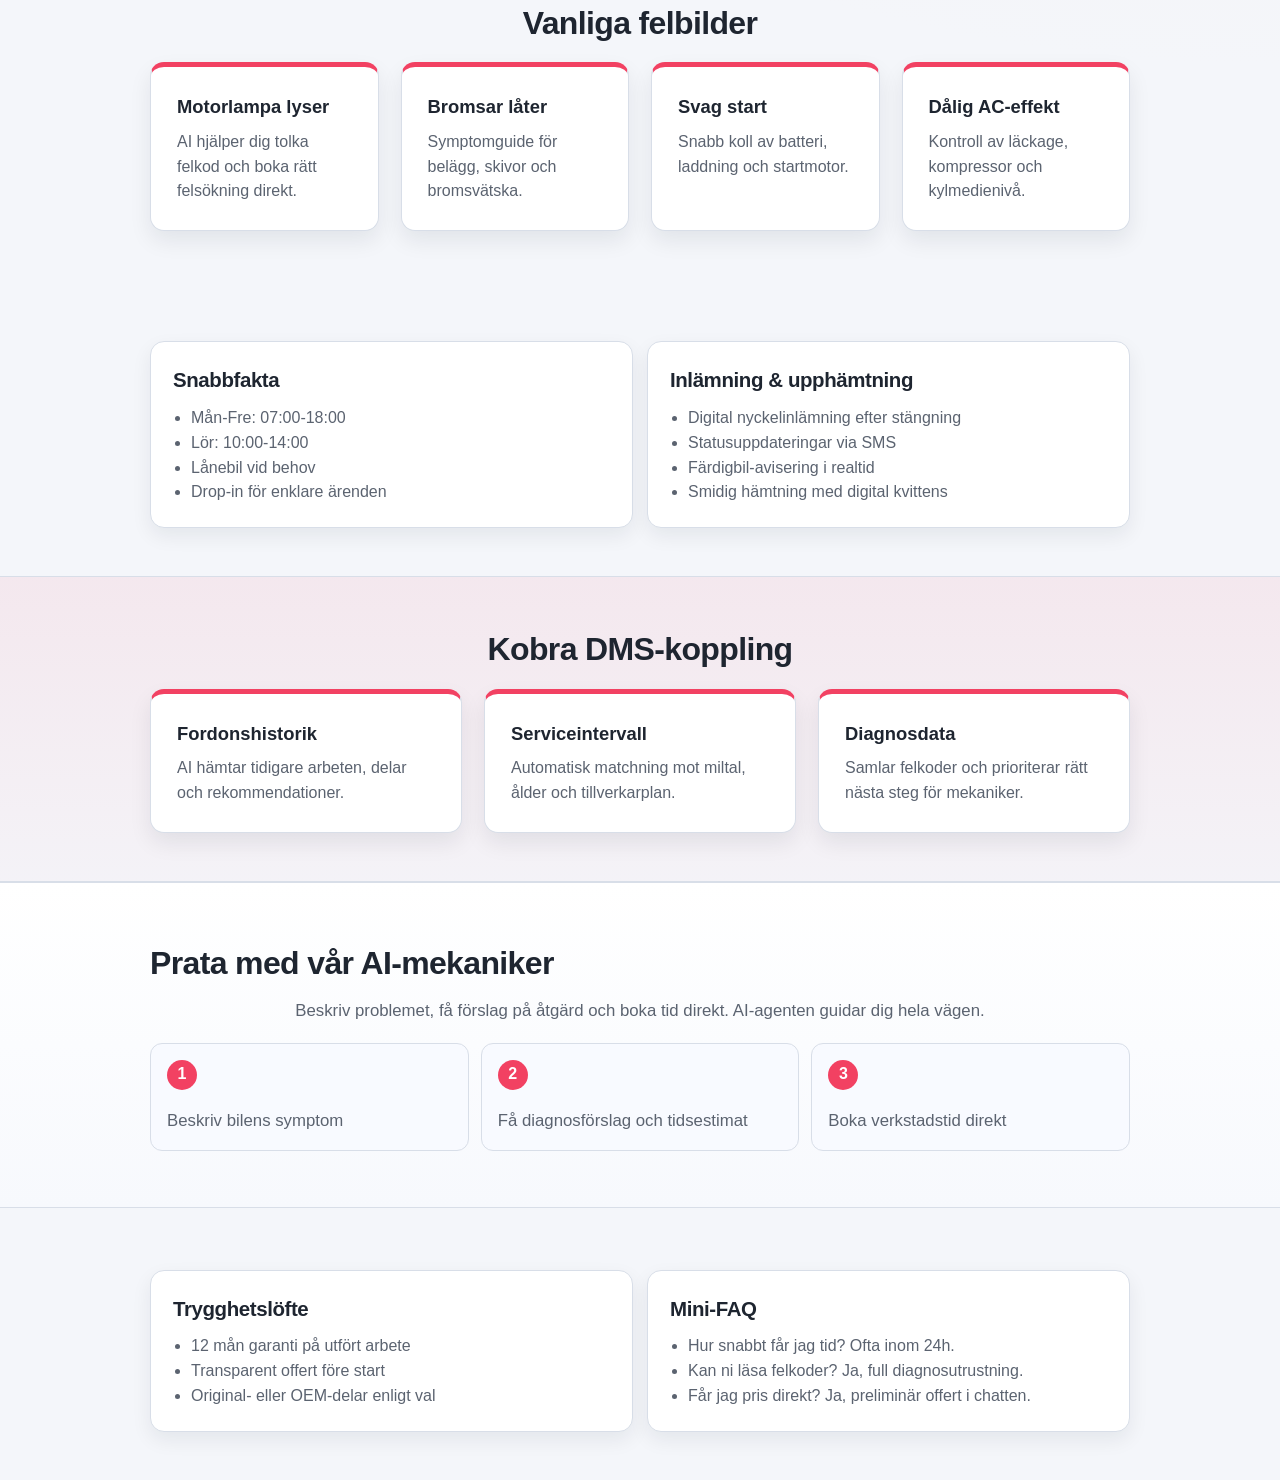
==== commit 79bfc04f: "Detect expanded chat iframe and show floating test panel only in expanded state" ====
--- a/kobra.html
+++ b/kobra.html
@@ -4,7 +4,7 @@
 <meta charset="UTF-8">
 <meta name="viewport" content="width=device-width, initial-scale=1">
 <title>T8 - Kobra Kaj</title>
-<link rel="stylesheet" href="style.css?v=20260309-4">
+<link rel="stylesheet" href="style.css?v=20260309-7">
 </head>
 
 <body class="page-kobra">
@@ -208,64 +208,92 @@
 
 m8comContactWidget('init',{widgetId:'87822488-3d77-4013-9bde-01639ddb0f65'});
 
-// Keep the floating test-customer panel clear of the chat widget when it expands.
+// Show test panel only when the chat widget appears expanded.
 (function () {
   var minOffset = 420;
   var gap = 28;
   var root = document.documentElement;
-
-  function updateFloatingOffset() {
+  var panel = document.querySelector('.floating-test-customers');
+
+  function allElements(rootNode, acc) {
+    var nodes = rootNode.querySelectorAll('*');
+    for (var i = 0; i < nodes.length; i += 1) {
+      var n = nodes[i];
+      acc.push(n);
+      if (n.shadowRoot) {
+        allElements(n.shadowRoot, acc);
+      }
+    }
+  }
+
+  function isFloatingContext(el) {
+    if (el.tagName === 'IFRAME') {
+      return true;
+    }
+    var style = window.getComputedStyle(el);
+    if (style.position === 'fixed' || style.position === 'absolute' || style.position === 'sticky') {
+      return true;
+    }
+    return false;
+  }
+
+  function updateFloatingPanel() {
     var vw = window.innerWidth;
     var vh = window.innerHeight;
-    var maxChatOffset = 0;
-    var nodes = document.querySelectorAll('iframe, *');
-
-    for (var i = 0; i < nodes.length; i += 1) {
-      var node = nodes[i];
-      if (node.classList && node.classList.contains('floating-test-customers')) {
-        continue;
-      }
-
-      var rect = node.getBoundingClientRect();
-      if (rect.width < 48 || rect.height < 48) {
-        continue;
-      }
-
-      var style = window.getComputedStyle(node);
-      var isFloating = style.position === 'fixed' || style.position === 'absolute' || node.tagName === 'IFRAME';
-      if (!isFloating) {
-        continue;
-      }
-
-      // Focus on lower-right UI region where the chat widget launcher/panel lives.
-      if (rect.left < vw * 0.58 || rect.top < vh * 0.42) {
-        continue;
-      }
-
-      var z = parseInt(style.zIndex || '0', 10);
-      if (Number.isFinite(z) && z < 1) {
-        continue;
-      }
-
-      var offsetFromRight = vw - rect.left;
-      if (offsetFromRight > maxChatOffset) {
-        maxChatOffset = offsetFromRight;
-      }
-    }
-
-    var applied = Math.max(minOffset, Math.round(maxChatOffset + gap));
-    root.style.setProperty('--kobra-float-right', applied + 'px');
+    var items = [];
+    allElements(document, items);
+
+    var maxWidth = 0;
+    var maxOffsetFromRight = 0;
+
+    for (var i = 0; i < items.length; i += 1) {
+      var node = items[i];
+      if (!isFloatingContext(node)) {
+        continue;
+      }
+      if (panel && node === panel) {
+        continue;
+      }
+
+      var r = node.getBoundingClientRect();
+      if (r.width < 40 || r.height < 40) {
+        continue;
+      }
+      if (r.right < vw - 80 || r.bottom < vh - 80) {
+        continue;
+      }
+      if (r.left < vw * 0.55) {
+        continue;
+      }
+
+      if (r.width > maxWidth) {
+        maxWidth = r.width;
+      }
+
+      var off = vw - r.left;
+      if (off > maxOffsetFromRight) {
+        maxOffsetFromRight = off;
+      }
+    }
+
+    var expanded = maxWidth >= 220;
+    var appliedRight = Math.max(minOffset, Math.round(maxOffsetFromRight + gap));
+    root.style.setProperty('--kobra-float-right', appliedRight + 'px');
+
+    if (panel) {
+      panel.classList.toggle('is-visible', expanded);
+    }
   }
 
   var observer = new MutationObserver(function () {
-    window.requestAnimationFrame(updateFloatingOffset);
+    window.requestAnimationFrame(updateFloatingPanel);
   });
 
-  observer.observe(document.body, { childList: true, subtree: true, attributes: true, attributeFilter: ['class', 'style'] });
-  window.addEventListener('resize', updateFloatingOffset);
-  window.setInterval(updateFloatingOffset, 700);
-  window.setTimeout(updateFloatingOffset, 300);
-  updateFloatingOffset();
+  observer.observe(document.body, { childList: true, subtree: true, attributes: true, attributeFilter: ['style', 'class'] });
+  window.addEventListener('resize', updateFloatingPanel);
+  window.setInterval(updateFloatingPanel, 600);
+  window.setTimeout(updateFloatingPanel, 350);
+  updateFloatingPanel();
 })();
 </script>
 
--- a/style.css
+++ b/style.css
@@ -477,13 +477,26 @@
 
 .floating-test-customers {
   position: fixed;
-  right: var(--kobra-float-right, 340px);
+  right: var(--kobra-float-right, 420px);
   bottom: 24px;
   width: 280px;
   z-index: 20;
   background: rgba(255, 255, 255, 0.98);
   backdrop-filter: blur(4px);
   transition: right 220ms ease;
+  opacity: var(--kobra-float-visible, 0);
+  transform: translateY(10px);
+  pointer-events: none;
+  transition:
+    right 220ms ease,
+    opacity 180ms ease,
+    transform 180ms ease;
+}
+
+.floating-test-customers.is-visible {
+  opacity: 1;
+  transform: translateY(0);
+  pointer-events: auto;
 }
 
 .step-item {
